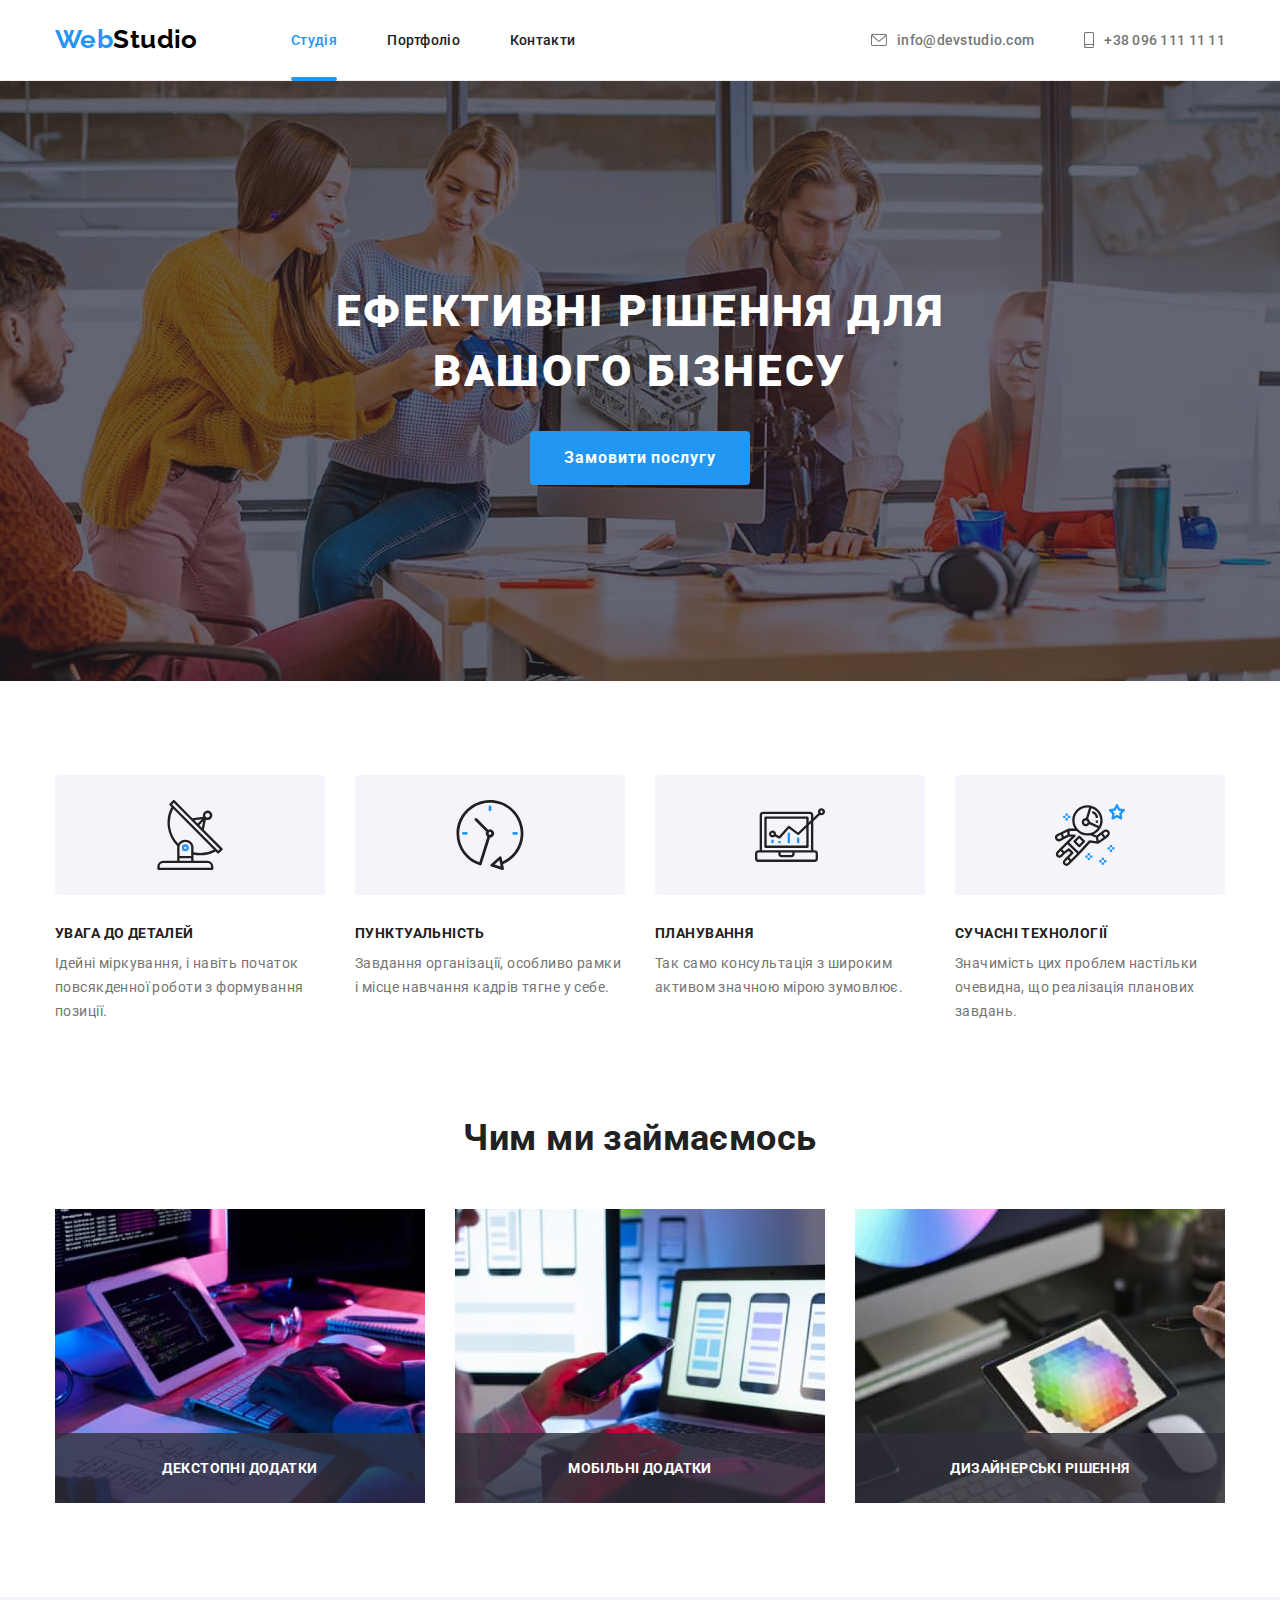
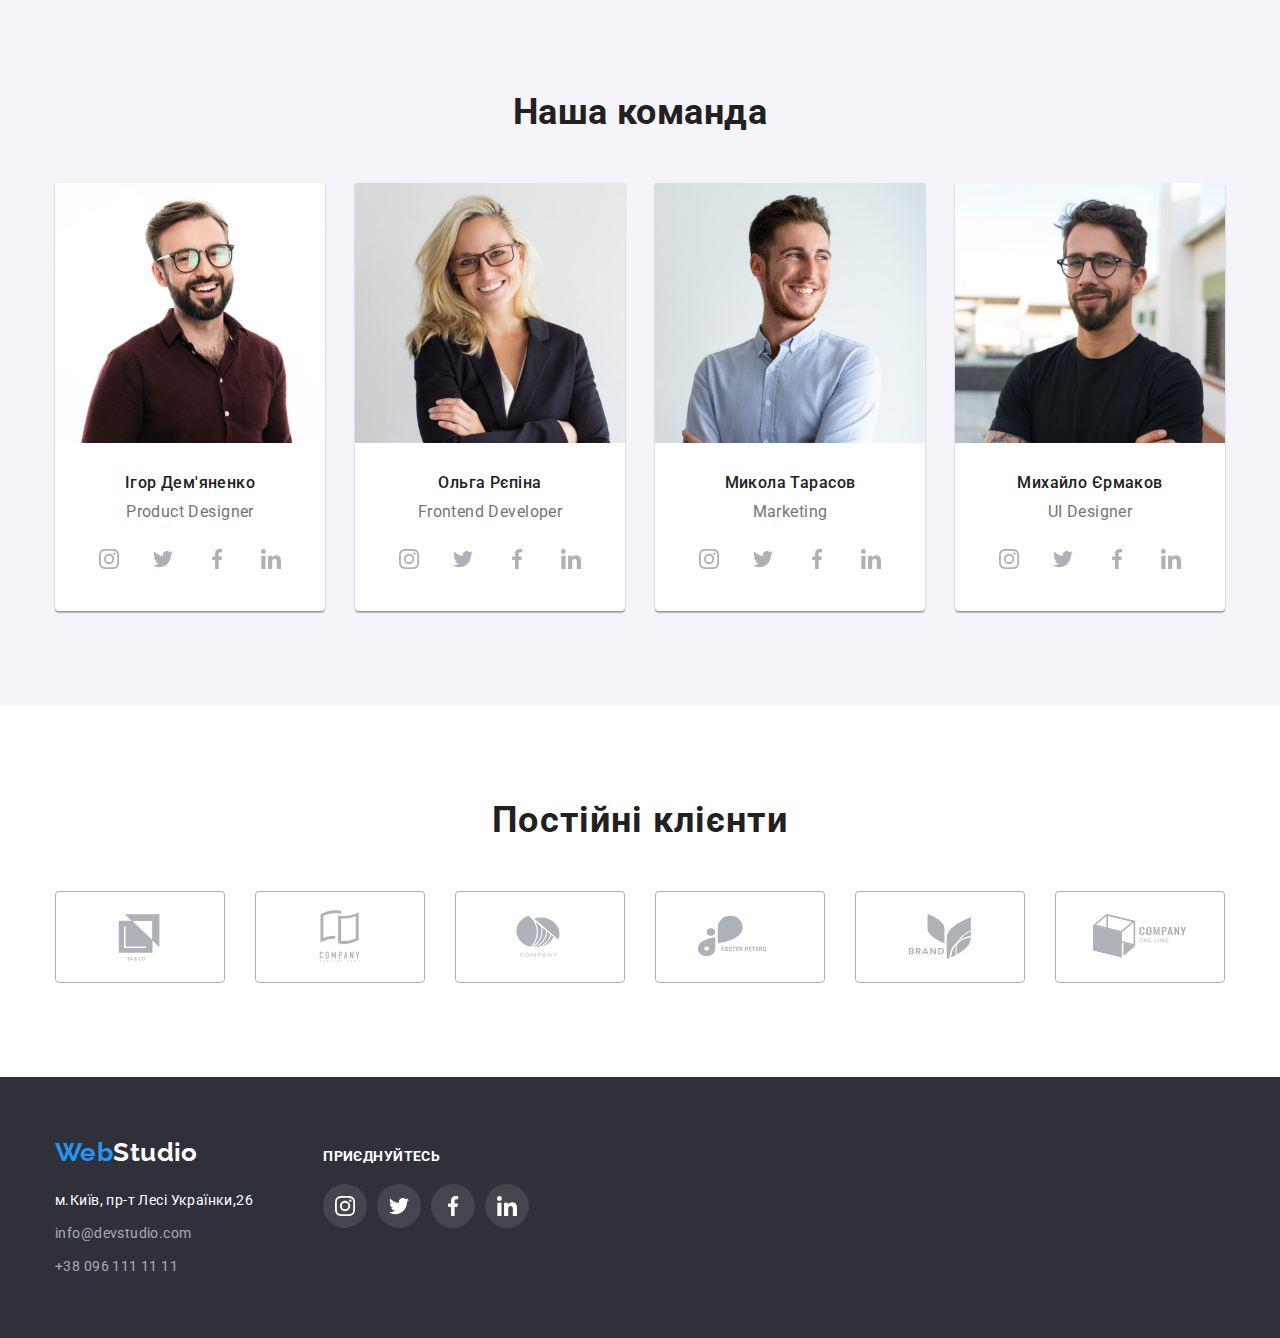
==== index.html @ 2d33e8d5 "modal" ====
<!DOCTYPE html>
<html lang="uk">
  <head>
    <meta charset="UTF-8" />
    <meta http-equiv="X-UA-Compatible" content="IE=edge" />
    <meta name="viewport" content="width=device-width, initial-scale=1.0" />
    <title>WebStudio</title>
    <link rel="stylesheet" href="./css/morden-normalize.css" />
    <link rel="stylesheet" href="./css/styles.css" />
    <link rel="preconnect" href="https://fonts.googleapis.com" />
    <link rel="preconnect" href="https://fonts.gstatic.com" crossorigin />
    <link
      href="https://fonts.googleapis.com/css2?family=Raleway:wght@700&family=Roboto:wght@400;500;700;900&display=swap"
      rel="stylesheet"
    />
  </head>
  <body>
    <header class="page-header">
      <div class="container main-nav">
        <nav class="nav">
          <a href="./index.html" lang="en" class="logo"
            ><span class="logo-web">Web</span
            ><span class="logo-studio">Studio</span></a
          >
          <ul class="site-nav list">
            <li>
              <a href="./index.html" class="link-current">Студія</a>
            </li>
            <li>
              <a href="./portfolio.html" class="link">Портфоліо</a>
            </li>
            <li>
              <a href="#" class="link">Контакти</a>
            </li>
          </ul>
        </nav>
        <ul class="contacts-info list">
          <li>
            <a href="mailto:info@devstudio.com"
              ><svg width="16" height="12">
                <use href="./images/icons.svg#letter"></use></svg
              >info@devstudio.com</a
            >
          </li>
          <li>
            <a href="tel:+380961111111">
              <svg width="10" height="16">
                <use href="./images/icons.svg#smartphone"></use></svg
              >+38 096 111 11 11</a
            >
          </li>
        </ul>
      </div>
    </header>
    <main>
      <section class="hero">
        <div class="container">
          <h1 class="hero-tittle">Ефективні рішення для вашого бізнесу</h1>
          <button type="button" class="main-button" data-modal-open>
            Замовити послугу
          </button>
        </div>
      </section>
      <section class="section">
        <div class="container">
          <ul class="flex-list list">
            <li class="item">
              <div class="section-card">
                <svg class="section-icon">
                  <use href="./images/icons.svg#antenna"></use>
                </svg>
              </div>
              <h3 class="section-tittle">Увага до деталей</h3>
              <p class="section-text">
                Ідейні міркування, і навіть початок повсякденної роботи з
                формування позиції.
              </p>
            </li>
            <li class="item">
              <div class="section-card">
                <svg class="section-icon">
                  <use href="./images/icons.svg#clock"></use>
                </svg>
              </div>
              <h3 class="section-tittle">Пунктуальність</h3>
              <p class="section-text">
                Завдання організації, особливо рамки і місце навчання кадрів
                тягне у себе.
              </p>
            </li>
            <li class="item">
              <div class="section-card">
                <svg class="section-icon">
                  <use href="./images/icons.svg#diagram"></use>
                </svg>
              </div>
              <h3 class="section-tittle">Планування</h3>
              <p class="section-text">
                Так само консультація з широким активом значною мірою зумовлює.
              </p>
            </li>
            <li class="item">
              <div class="section-card">
                <svg class="section-icon">
                  <use href="./images/icons.svg#astronaut"></use>
                </svg>
              </div>
              <h3 class="section-tittle">Сучасні технології</h3>
              <p class="section-text">
                Значимість цих проблем настільки очевидна, що реалізація
                планових завдань.
              </p>
            </li>
          </ul>
        </div>
      </section>
      <section class="section-photo">
        <div class="container">
          <h2 class="tittle-photo">Чим ми займаємось</h2>
          <ul class="flex-photo list">
            <li class="picture">
              <img
                class="flex-picture"
                src="./images/typingonlaptop.jpg"
                alt="набирають текст на ноутбуці"
                width="370"
              />
              <p class="picture-over picture-text">Декстопні додатки</p>
            </li>
            <li class="picture">
              <img
                class="flex-picture"
                src="./images/usingphone.jpg"
                alt="використовують телефон"
                width="370"
              />
              <p class="picture-over picture-text">Мобільні додатки</p>
            </li>
            <li class="picture">
              <img
                class="flex-picture"
                src="./images/usingipad.jpg"
                alt="використовують планшет"
                width="370"
              />
              <p class="picture-over picture-text">Дизайнерські рішення</p>
            </li>
          </ul>
        </div>
      </section>
      <section class="section-team">
        <div class="container">
          <h2 class="tittle-team">Наша команда</h2>
          <ul class="flex-team list">
            <li class="team-member">
              <img
                class="resume"
                src="./images/man1.jpg"
                alt="зображення Ігоря Дем'яненко"
                width="270"
              />
              <h3 class="team-name">Ігор Дем'яненко</h3>
              <p class="team-text">Product Designer</p>
              <ul class="team-link">
                <li>
                  <a class="team-items" href="#">
                    <svg width="20" height="20">
                      <use href="./images/icons.svg#instagram"></use>
                    </svg>
                  </a>
                </li>
                <li>
                  <a class="team-items" href="#">
                    <svg width="20" height="20">
                      <use href="./images/icons.svg#twitter"></use>
                    </svg>
                  </a>
                </li>
                <li>
                  <a class="team-items" href="#">
                    <svg width="20" height="20">
                      <use href="./images/icons.svg#facebook"></use>
                    </svg>
                  </a>
                </li>
                <li>
                  <a class="team-items" href="#">
                    <svg width="20" height="20">
                      <use href="./images/icons.svg#linkedin"></use>
                    </svg>
                  </a>
                </li>
              </ul>
            </li>
            <li class="team-member">
              <img
                class="resume"
                src="./images/woman2.jpg"
                alt="Зображення Ольги Рєпіной"
                width="270"
              />
              <h3 class="team-name">Ольга Рєпіна</h3>
              <p class="team-text">Frontend Developer</p>
              <ul class="team-link">
                <li>
                  <a class="team-items" href="#">
                    <svg width="20" height="20">
                      <use href="./images/icons.svg#instagram"></use>
                    </svg>
                  </a>
                </li>
                <li>
                  <a class="team-items" href="#">
                    <svg width="20" height="20">
                      <use href="./images/icons.svg#twitter"></use>
                    </svg>
                  </a>
                </li>
                <li>
                  <a class="team-items" href="#">
                    <svg width="20" height="20">
                      <use href="./images/icons.svg#facebook"></use>
                    </svg>
                  </a>
                </li>
                <li>
                  <a class="team-items" href="#">
                    <svg width="20" height="20">
                      <use href="./images/icons.svg#linkedin"></use>
                    </svg>
                  </a>
                </li>
              </ul>
            </li>
            <li class="team-member">
              <img
                class="resume"
                src="./images/man3.jpg"
                alt="Зображення Миколи Тарасова"
                width="270"
              />
              <h3 class="team-name">Микола Тарасов</h3>
              <p class="team-text">Marketing</p>

              <ul class="team-link">
                <li>
                  <a class="team-items" href="#">
                    <svg width="20" height="20">
                      <use href="./images/icons.svg#instagram"></use>
                    </svg>
                  </a>
                </li>
                <li>
                  <a class="team-items" href="#">
                    <svg width="20" height="20">
                      <use href="./images/icons.svg#twitter"></use>
                    </svg>
                  </a>
                </li>
                <li>
                  <a class="team-items" href="#">
                    <svg width="20" height="20">
                      <use href="./images/icons.svg#facebook"></use>
                    </svg>
                  </a>
                </li>
                <li>
                  <a class="team-items" href="#">
                    <svg width="20" height="20">
                      <use href="./images/icons.svg#linkedin"></use>
                    </svg>
                  </a>
                </li>
              </ul>
            </li>
            <li class="team-member">
              <img
                class="resume"
                src="./images/man4.jpg"
                alt="Зображення Михайла Єрмакова"
                width="270"
              />
              <h3 class="team-name">Михайло Єрмаков</h3>
              <p class="team-text">UI Designer</p>

              <ul class="team-link">
                <li>
                  <a class="team-items" href="#">
                    <svg width="20" height="20">
                      <use href="./images/icons.svg#instagram"></use>
                    </svg>
                  </a>
                </li>
                <li>
                  <a class="team-items" href="#">
                    <svg width="20" height="20">
                      <use href="./images/icons.svg#twitter"></use>
                    </svg>
                  </a>
                </li>
                <li>
                  <a class="team-items" href="#">
                    <svg width="20" height="20">
                      <use href="./images/icons.svg#facebook"></use>
                    </svg>
                  </a>
                </li>
                <li>
                  <a class="team-items" href="#">
                    <svg width="20" height="20">
                      <use href="./images/icons.svg#linkedin"></use>
                    </svg>
                  </a>
                </li>
              </ul>
            </li>
          </ul>
        </div>
      </section>
      <section class="section-link">
        <div class="container">
          <h2 class="tittle-clients">Постійні клієнти</h2>
          <ul class="clients-list list">
            <li class="clients-item">
              <a class="clients-link" href="#">
                <svg width="106" height="60">
                  <use href="./images/icons.svg#Logo1"></use>
                </svg>
              </a>
            </li>
            <li class="clients-item">
              <a class="clients-link" href="#">
                <svg width="106" height="60">
                  <use href="./images/icons.svg#Logo2"></use>
                </svg>
              </a>
            </li>
            <li class="clients-item">
              <a class="clients-link" href="#">
                <svg width="106" height="60">
                  <use href="./images/icons.svg#Logo-3"></use>
                </svg>
              </a>
            </li>
            <li class="clients-item">
              <a class="clients-link" href="#">
                <svg width="106" height="60">
                  <use href="./images/icons.svg#Logo4"></use>
                </svg>
              </a>
            </li>
            <li class="clients-item">
              <a class="clients-link" href="#">
                <svg width="106" height="60">
                  <use href="./images/icons.svg#Logo5"></use>
                </svg>
              </a>
            </li>
            <li class="clients-item">
              <a class="clients-link" href="#">
                <svg width="106" height="60">
                  <use href="./images/icons.svg#Logo6"></use>
                </svg>
              </a>
            </li>
          </ul>
        </div>
      </section>
    </main>
    <footer class="page-footer">
      <div class="footer-container container">
        <div class="container-one">
          <a href="./index.html" lang="en" class="logo-footer"
            ><span class="logo-web">Web</span
            ><span class="footer-logo-studio">Studio</span></a
          >
          <address class="contact-footer">
            <ul class="footer-list list">
              <li>
                <a
                  class="address"
                  href="https://goo.gl/maps/CPtrU1FHBa2aNyZL9"
                  target="_blank"
                  rel="noopener noreferrer nofollow"
                  >м.Київ, пр-т Лесі Українки,26</a
                >
              </li>
              <li>
                <a href="mailto:info@devstudio.com">info@devstudio.com</a>
              </li>
              <li>
                <a href="tel:+380961111111">+38 096 111 11 11</a>
              </li>
            </ul>
          </address>
        </div>
        <div class="container-two">
          <p class="footer-tittle">Приєднуйтесь</p>
          <ul class="footer-link list">
            <li>
              <a class="social-items" href="#">
                <svg width="20" height="20">
                  <use href="./images/icons.svg#instagram"></use>
                </svg>
              </a>
            </li>
            <li>
              <a class="social-items" href="#">
                <svg width="20" height="20">
                  <use href="./images/icons.svg#twitter"></use>
                </svg>
              </a>
            </li>
            <li>
              <a class="social-items" href="#">
                <svg width="20" height="20">
                  <use href="./images/icons.svg#facebook"></use>
                </svg>
              </a>
            </li>
            <li>
              <a class="social-items" href="#">
                <svg width="20" height="20">
                  <use href="./images/icons.svg#linkedin"></use>
                </svg>
              </a>
            </li>
          </ul>
        </div>
      </div>
    </footer>
    <div class="backdrop is-hidden" data-modal>
      <div class="modal">
        <button type="button" class="close-buttom" data-modal-close>
          <svg class="close-icon" width="18" height="18">
            <use href="./images/modalicons.svg#close-black-18dp-2-1"></use>
          </svg>
        </button>
        <h2 class="modal-tittle">Залиште свої дані, ми вам передзвонимо</h2>
        <form class="form" name="contact-form">
          <label class="form-label" for="name">Ім'я</label>
          <div class="form-control">
            <input class="form-input" type="text" name="name" id="name" />
            <svg class="form-icon" width="18" height="18">
              <use href="./images/modalicons.svg#person"></use>
            </svg>
          </div>
          <label class="form-label" for="tel">Телефон</label>
          <div class="form-control">
            <input class="form-input" type="tel" name="tel" id="tel" />
            <svg class="form-icon" width="18" height="18">
              <use href="./images/modalicons.svg#phone"></use>
            </svg>
          </div>
          <label class="form-label" for="mail">Пошта</label>
          <div class="form-control">
            <input class="form-input" type="email" name="mail" id="mail" />
            <svg class="form-icon" width="18" height="18">
              <use href="./images/modalicons.svg#email"></use>
            </svg>
          </div>
          <label class="form-label" for="comment">Коментар</label>
          <textarea
            class="form-comment"
            name="comment"
            id="comment"
            placeholder="Введіть текст"
          ></textarea>
          <div class="label">
            <input
              class="checkbox-input visually-hidden"
              id="terms-checkbox"
              type="checkbox"
              name="terms-checkbox"
            />
            <label class="checkbox-label" for="terms-checkbox"
              >Погоджуюся з розсилкою та приймаю
              <a class="form-link" href="#"> Умови договору</a></label
            >
          </div>
        </form>
        <button class="form-button" type="submit">Відправити</button>
      </div>
    </div>
    <script src="./js/modal.js"></script>
  </body>
</html>
---- css/styles.css ----
:root {
  --primery-text-color: #757575;
  --tittle-text-color: #212121;
  --accent-color: #2196f3;
}
body {
  color: var(--primery-text-color);
  background-color: #ffffff;
  font-family: Roboto;
  font-size: 14px;
  letter-spacing: 0.03em;
}
ul {
  list-style: none;
}
.list {
  padding: 0;
  margin: 0;
}
p,
h1,
h2,
h3 {
  margin: 0;
  padding: 0;
}
.visually-hidden {
  position: absolute;
  white-space: nowrap;
  width: 1px;
  height: 1px;
  overflow: hidden;
  border: 0;
  padding: 0;
  clip: rect(0 0 0 0);
  clip-path: inset(50%);
  margin: -1px;
}
.page-header {
  border-bottom: 1px solid #ececec;
}
.main-nav {
  display: flex;
  align-items: center;
}
.nav {
  display: flex;
}
.logo {
  font-family: "Raleway";
  color: black;
  font-weight: 700;
  font-size: 26px;
  line-height: 31px;
  text-decoration: none;
  padding: 24px 0;
}
.logo-web {
  color: #2196f3;
}
.site-nav {
  display: flex;
  margin-left: 93px;
  gap: 50px;
}

.site-nav .link {
  display: block;
  padding-top: 32px;
  padding-bottom: 32px;
  color: #212121;
  font-size: 14px;
  line-height: 16px;
  letter-spacing: 0.02em;
  text-decoration: none;
  font-weight: 500;

  transition: color 250ms cubic-bezier(0.4, 0, 0.2, 1);
}
.site-nav .link:hover,
.site-nav .link:focus {
  color: var(--accent-color);
}
.site-nav .link-current {
  display: block;
  padding-top: 32px;
  padding-bottom: 32px;
  color: var(--accent-color);
  text-decoration: none;
  font-weight: 500;
  position: relative;
}
.link-current::after {
  content: "";
  width: 100%;
  height: 4px;
  position: absolute;
  left: 0;
  bottom: -1px;
  background-color: var(--accent-color);
  border-radius: 2px;
}

.contacts-info {
  display: flex;
  margin-left: auto;
  gap: 50px;
}

.contacts-info a {
  display: flex;
  gap: 10px;
  align-items: center;
  padding-top: 32px;
  padding-bottom: 32px;
  color: var(--primery-text-color);
  fill: var(--primery-text-color);
  font-size: 14px;
  line-height: 16px;
  letter-spacing: 0.02em;
  text-decoration: none;
  font-weight: 500;

  transition: color 250ms cubic-bezier(0.4, 0, 0.2, 1),
    fill 250ms cubic-bezier(0.4, 0, 0.2, 1);
}
.contacts-info a:hover,
.contacts-info a:focus {
  color: var(--accent-color);
  fill: var(--accent-color);
}
/*hero-tittle*/
.hero {
  background-color: #2f303a;
  text-align: center;
  padding-top: 200px;
  padding-bottom: 200px;
  background-image: linear-gradient(
      to right,
      rgba(47, 48, 58, 0.4),
      rgba(47, 48, 58, 0.4)
    ),
    url(../images/section-tittle.jpg);
  height: 600px;
  max-width: 1600px;
  margin-left: auto;
  margin-right: auto;
  background-size: cover;
  background-repeat: no-repeat;
  background-position: center;
}
.hero-tittle {
  letter-spacing: 0.06em;
  text-transform: uppercase;
  color: #ffffff;
  font-weight: 900;
  font-size: 44px;
  line-height: 60px;
  width: 696px;
  margin: 0 auto 30px;
}
/*button*/
.main-button {
  border-radius: 4px;
  padding: 10px 32px;
  min-width: 216px;
  color: #ffffff;
  background-color: #2196f3;
  border-color: transparent;
  cursor: pointer;
  font-weight: 700;
  font-size: 16px;
  line-height: 30px;
  letter-spacing: 0.06em;
  text-align: center;
}
.section {
  padding-top: 94px;
  padding-bottom: 94px;
}
.flex-list {
  display: flex;
}
.flex-list .item {
  width: 270px;
  margin-right: 30px;
}
.flex-list .item:nth-child(4n) {
  margin-right: 0;
}
.section-card {
  display: flex;
  background-color: #f5f4fa;
  height: 120px;
  justify-content: center;
  align-items: center;
  margin-bottom: 30px;
  border-radius: 4px;
}
.section-icon {
  width: 70px;
  height: 70px;
}
.flex-photo {
  display: flex;
  justify-content: center;
}
.flex-picture {
  display: block;
  max-width: 100%;
  height: auto;
}
.picture-over {
  position: absolute;
  bottom: 0;
  right: 0;
  width: 370px;
  height: 70px;
  background: rgba(47, 48, 58, 0.8);
}
.picture-text {
  display: flex;
  justify-content: center;
  align-items: center;
  font-style: normal;
  font-weight: 700;
  line-height: 16px;
  text-transform: uppercase;
  color: #ffffff;
}
.picture {
  margin-right: 30px;
  position: relative;
}
.picture:nth-child(3n) {
  margin-right: 0;
}
.flex-team {
  display: flex;
}
.team-member {
  background-color: #ffffff;
  width: 270px;
  margin-right: 30px;
  box-shadow: 0px 1px 3px rgba(0, 0, 0, 0.12), 0px 1px 1px rgba(0, 0, 0, 0.14),
    0px 2px 1px rgba(0, 0, 0, 0.2);
  border-radius: 0px 0px 4px 4px;
}
.team-member:nth-child(4n) {
  margin-right: 0;
}
.resume {
  display: block;
  max-width: 100%;
  height: auto;
}

/*section-tittle*/
.section-tittle {
  color: var(--tittle-text-color);
  font-weight: 700;
  font-size: 14px;
  line-height: 16px;
  text-transform: uppercase;
  margin-top: 0;
  margin-bottom: 10px;
}
.section-text {
  font-size: 14px;
  line-height: 24px;
  margin-top: 0;
  margin-bottom: 0;
}
.section-photo {
  padding-bottom: 94px;
}

.tittle-photo {
  color: var(--tittle-text-color);
  font-weight: 700;
  font-size: 36px;
  line-height: 42px;
  margin-top: 0;
  margin-bottom: 50px;
  text-align: center;
}
.section-team {
  background-color: #f5f4fa;
  padding-top: 94px;
  padding-bottom: 94px;
}
.tittle-team {
  color: var(--tittle-text-color);
  font-weight: 700;
  font-size: 36px;
  line-height: 42px;
  margin-top: 0;
  margin-bottom: 50px;
  text-align: center;
}
.team-name {
  color: var(--tittle-text-color);
  font-weight: 500;
  font-size: 16px;
  line-height: 19px;
  margin-top: 0;
  margin-bottom: 10px;
  text-align: center;
  padding-top: 30px;
}
.team-text {
  font-weight: 400;
  font-size: 16px;
  line-height: 19px;
  margin-top: 0;
  margin-bottom: 16px;
  text-align: center;
}
.team-link {
  display: flex;
  align-items: center;
  gap: 10px;
  padding-bottom: 30px;
  padding-left: 0;
  justify-content: center;
}
.team-items {
  width: 44px;
  height: 44px;
  fill: #afb1b8;
  background-color: #ffffff;
  display: flex;
  align-items: center;
  justify-content: center;
  border-radius: 50%;

  transition: background-color 250ms cubic-bezier(0.4, 0, 0.2, 1),
    fill 250ms cubic-bezier(0.4, 0, 0.2, 1);
}
.team-items:hover,
.team-items:focus {
  fill: #ffffff;
  background-color: var(--accent-color);
}
.section-link {
  background-color: #ffffff;
  padding-top: 94px;
  padding-bottom: 94px;
}
.tittle-clients {
  font-weight: 700;
  font-size: 36px;
  line-height: 42px;
  text-align: center;
  letter-spacing: 0.03em;
  color: #212121;
  margin-bottom: 50px;
}
.clients-list {
  display: flex;
  gap: 30px;
}
.clients-item {
  width: 170px;
  height: 92px;
}
.clients-link {
  display: flex;
  align-items: center;
  justify-content: center;
  width: 100%;
  height: 100%;
  fill: #afb1b8;
  border: 1px solid #afb1b8;
  border-radius: 4px;
  transition: border-color 250ms cubic-bezier(0.4, 0, 0.2, 1),
    fill 250ms cubic-bezier(0.4, 0, 0.2, 1);
}
.clients-link:hover,
.clients-link:focus {
  fill: var(--accent-color);
  border-color: var(--accent-color);
}

.portfolio-tittle {
  display: none;
}
.button {
  color: #212121;
  background-color: #f5f4fa;
  border-color: transparent;
  cursor: pointer;
  font-weight: 500;
  font-size: 16px;
  line-height: 26px;
  border-radius: 4px;
  padding: 6px 22px;
  min-width: 73px;
  text-align: center;
  transition: background-color 250ms cubic-bezier(0.4, 0, 0.2, 1),
    color 250ms cubic-bezier(0.4, 0, 0.2, 1),
    box-shadow 250ms cubic-bezier(0.4, 0, 0.2, 1);
}
.button:hover,
.button:focus {
  color: white;
  background-color: #2196f3;
  box-shadow: 0px 3px 1px rgba(0, 0, 0, 0.1), 0px 1px 2px rgba(0, 0, 0, 0.08),
    0px 2px 2px rgba(0, 0, 0, 0.12);
}
.option-tittle {
  color: var(--tittle-text-color);
  font-weight: 700;
  font-size: 18px;
  line-height: 36px;
  margin-bottom: 4px;
}
.option-text {
  font-weight: 400;
  font-size: 16px;
  line-height: 30px;
}
.page-footer {
  background-color: #2f303a;
  color: rgba(255, 255, 255, 0.6);
  padding-top: 60px;
  padding-bottom: 60px;
}
.footer-logo-studio {
  color: #ffffff;
  font-weight: 700;
  font-size: 26px;
  line-height: 31px;
}
.logo-footer {
  display: inline-block;
  margin-bottom: 20px;
  font-family: "Raleway";
  color: black;
  font-weight: 700;
  font-size: 26px;
  line-height: 31px;
  text-decoration: none;
}
.contact-footer a {
  color: rgba(255, 255, 255, 0.6);
  font-size: 14px;
  line-height: 24px;
  text-decoration: none;
  font-style: normal;
  transition: color 250ms cubic-bezier(0.4, 0, 0.2, 1);
}
.contact-footer a:hover,
.contact-footer a:focus {
  color: var(--accent-color);
}
.contact-footer .address {
  color: #ffffff;
}
.footer-list {
  display: flex;
  flex-direction: column;
  gap: 9px;
}
.footer-tittle {
  color: #ffffff;
  text-transform: uppercase;
  margin-bottom: 20px;
  font-weight: 700;
  font-size: 14px;
  line-height: 16px;
  letter-spacing: 0.03em;
}
.footer-link {
  display: flex;
  align-items: center;
  gap: 10px;
}
.social-items {
  width: 44px;
  height: 44px;
  fill: #ffffff;
  background-color: rgba(255, 255, 255, 0.1);
  display: flex;
  align-items: center;
  justify-content: center;
  border-radius: 50%;
  transition: background-color 250ms cubic-bezier(0.4, 0, 0.2, 1);
}
.social-items:hover,
.social-items:focus {
  background-color: var(--accent-color);
}

.footer-container {
  display: flex;
  align-items: baseline;
}
.container-two {
  margin-left: 70px;
}
.container {
  margin-left: auto;
  margin-right: auto;
  width: 1200px;
  padding-left: 15px;
  padding-right: 15px;
}
.flex-button {
  display: flex;
  justify-content: center;
  margin-bottom: 50px;
  gap: 8px;
}

.flex-container {
  display: flex;
  flex-wrap: wrap;
}
.element {
  width: 370px;
  margin-right: 30px;
  margin-bottom: 30px;
}
.element-overlay {
  position: relative;
  overflow: hidden;
}
.element-discribtion {
  position: absolute;
  font-style: normal;
  top: 0;
  left: 0;
  width: 100%;
  height: 100%;
  font-weight: 400;
  font-size: 18px;
  line-height: 28px;
  background-color: rgba(33, 150, 243, 0.9);
  color: #ffffff;
  padding: 63px 24px;
  transform: translateY(101%);
  transition: transform 250ms cubic-bezier(0.4, 0, 0.2, 1);
}
.element-link:hover .element-discribtion {
  transform: translateY(0);
}

.element-link {
  display: block;
  text-decoration: none;
  color: #757575;
  transition: box-shadow 250ms cubic-bezier(0.4, 0, 0.2, 1);
}
.element-link:hover,
.element-link:focus {
  box-shadow: 0px 1px 1px rgba(0, 0, 0, 0.12), 0px 4px 4px rgba(0, 0, 0, 0.06),
    1px 4px 6px rgba(0, 0, 0, 0.16);
}

.element:nth-child(3n) {
  margin-right: 0;
}
.element:nth-last-child(-n + 3) {
  margin-bottom: 0;
}
.portf-item {
  padding: 20px 24px;
  border: 1px solid #eeeeee;
  border-top: none;
}
.element-img {
  display: block;
  max-width: 100%;
  height: auto;
}
/*Modal*/
.backdrop {
  position: fixed;
  left: 0;
  top: 0;
  width: 100%;
  height: 100%;
  background: rgba(0, 0, 0, 0.2);
  opacity: 1;
  transition: opacity 250ms cubic-bezier(0.4, 0, 0.2, 1),
    visibility 250ms cubic-bezier(0.4, 0, 0.2, 1);
}
.backdrop.is-hidden {
  visibility: hidden;
  opacity: 0;
  pointer-events: none;
}
.backdrop.is-hidden .modal {
  transform: translate(-50%, -50%) scale(1);
}
.modal {
  position: absolute;
  left: 50%;
  top: 50%;
  transform: translate(-50%, -50%);
  width: 528px;
  padding: 40px;
  background-color: #ffffff;
  box-shadow: 0px 1px 3px rgba(0, 0, 0, 0.12), 0px 1px 1px rgba(0, 0, 0, 0.14),
    0px 2px 1px rgba(0, 0, 0, 0.2);
  border-radius: 4px;
}
.close-buttom {
  position: absolute;
  width: 30px;
  height: 30px;
  right: 8px;
  top: 8px;
  background-color: #ffffff;
  border: 1px solid rgba(0, 0, 0, 0.1);
  border-radius: 50%;
  cursor: pointer;
}
.close-icon {
  display: flex;
  align-items: center;
  justify-content: center;
}
/*form*/
.modal-tittle {
  font-weight: 700;
  font-size: 20px;
  line-height: 23px;
  text-align: center;
  letter-spacing: 0.03em;
  color: var(--tittle-text-color);
  margin-bottom: 12px;
}
.form-label {
  display: block;
  font-size: 12px;
  line-height: 1.5;
  letter-spacing: 0.01em;
  font-weight: 400;
  margin-bottom: 4px;
}
.form-control {
  position: relative;
  margin-bottom: 10px;
}

.form-input {
  width: 100%;
  padding: 12px 12px 12px 42px;
  border: 1px solid rgba(33, 33, 33, 0.2);
  border-radius: 4px;
  outline: none;
}
.form-input:focus {
  border-color: var(--accent-color);
}
.form-input:focus + .form-icon {
  fill: var(--accent-color);
  border-color: var(--accent-color);
}
.form-icon {
  position: absolute;
  left: 12px;
  top: 50%;
  transform: translateY(-50%);
}
.form-comment {
  width: 100%;
  height: 120px;
  resize: none;
  border: 1px solid rgba(33, 33, 33, 0.2);
  border-radius: 4px;
  padding: 12px 16px;
  outline: none;
  margin-bottom: 10px;
}
.form-comment:focus {
  border-color: var(--accent-color);
}
.checkbox-input {
  appearance: none;
}
.label {
  display: flex;
  justify-content: center;
  align-items: center;
  margin-bottom: 30px;
}
.checkbox-label {
  position: relative;
  padding-left: 28px;
}
.checkbox-label::before {
  position: absolute;
  top: 0;
  left: 0;
  width: 16px;
  height: 15px;
  border: 2px solid #212121;
  border-radius: 2px;
  content: "";
}
.checkbox-label::after {
  position: absolute;
  top: 0;
  left: 0;
  width: 16px;
  height: 15px;
  border: 2px solid #212121;
  fill: #ffffff;
  border-radius: 2px;
  content: "";
  opacity: 0;
  background-image: url(../images/icons.svg#icon-check);
}
.checkbox-input:checked + .checkbox-label::after {
  opacity: 1;
  border-color: transparent;
  background-size: contain;
  background-origin: border-box;
}
.form-button {
  display: flex;
  color: white;
  background-color: var(--accent-color);
  border-color: transparent;
  margin: 0 auto;
  align-items: center;
  justify-content: center;
  cursor: pointer;
  font-weight: 700;
  font-size: 16px;
  line-height: 30px;
  border-radius: 4px;
  min-width: 200px;
  padding: 10px 52px;
  text-align: center;
  box-shadow: 0px 4px 4px rgba(0, 0, 0, 0.15);
  transition: background-color 250ms cubic-bezier(0.4, 0, 0.2, 1),
    color 250ms cubic-bezier(0.4, 0, 0.2, 1),
    box-shadow 250ms cubic-bezier(0.4, 0, 0.2, 1);
}
.form-link {
  color: var(--accent-color);
}
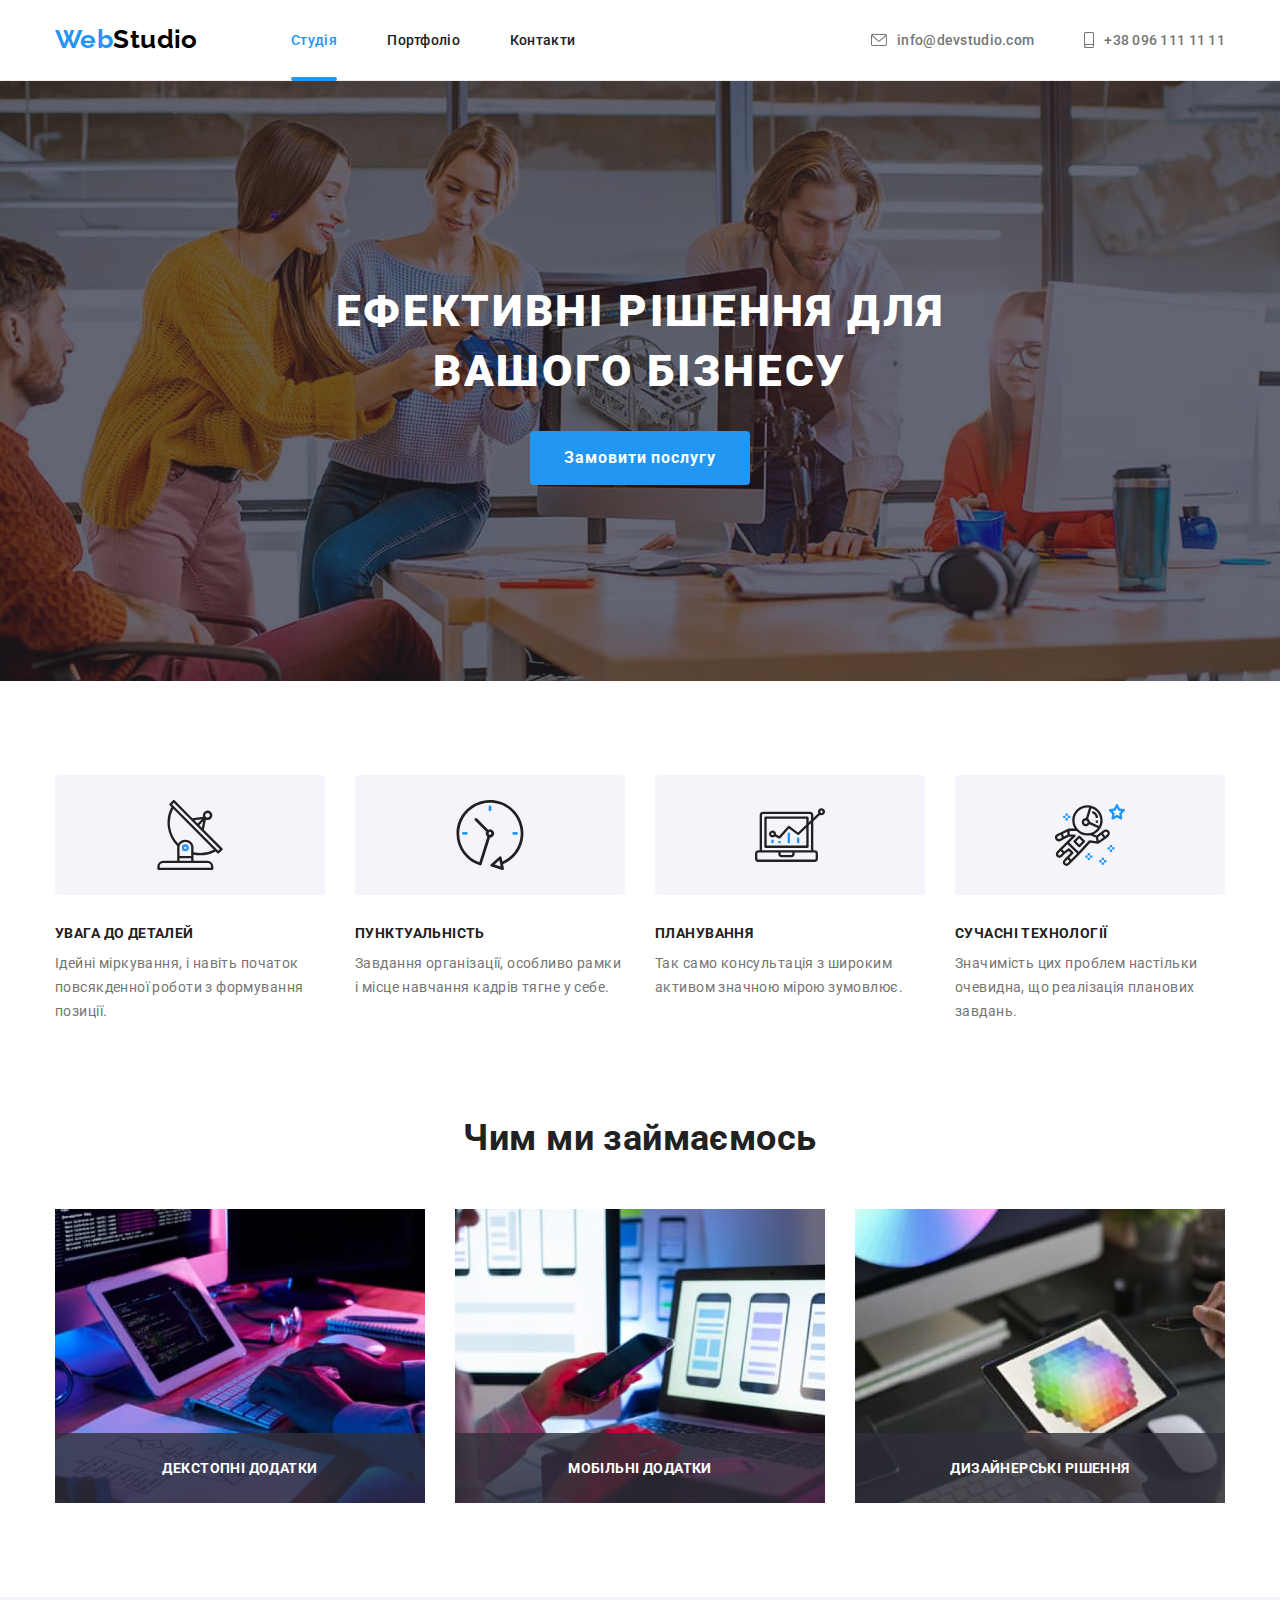
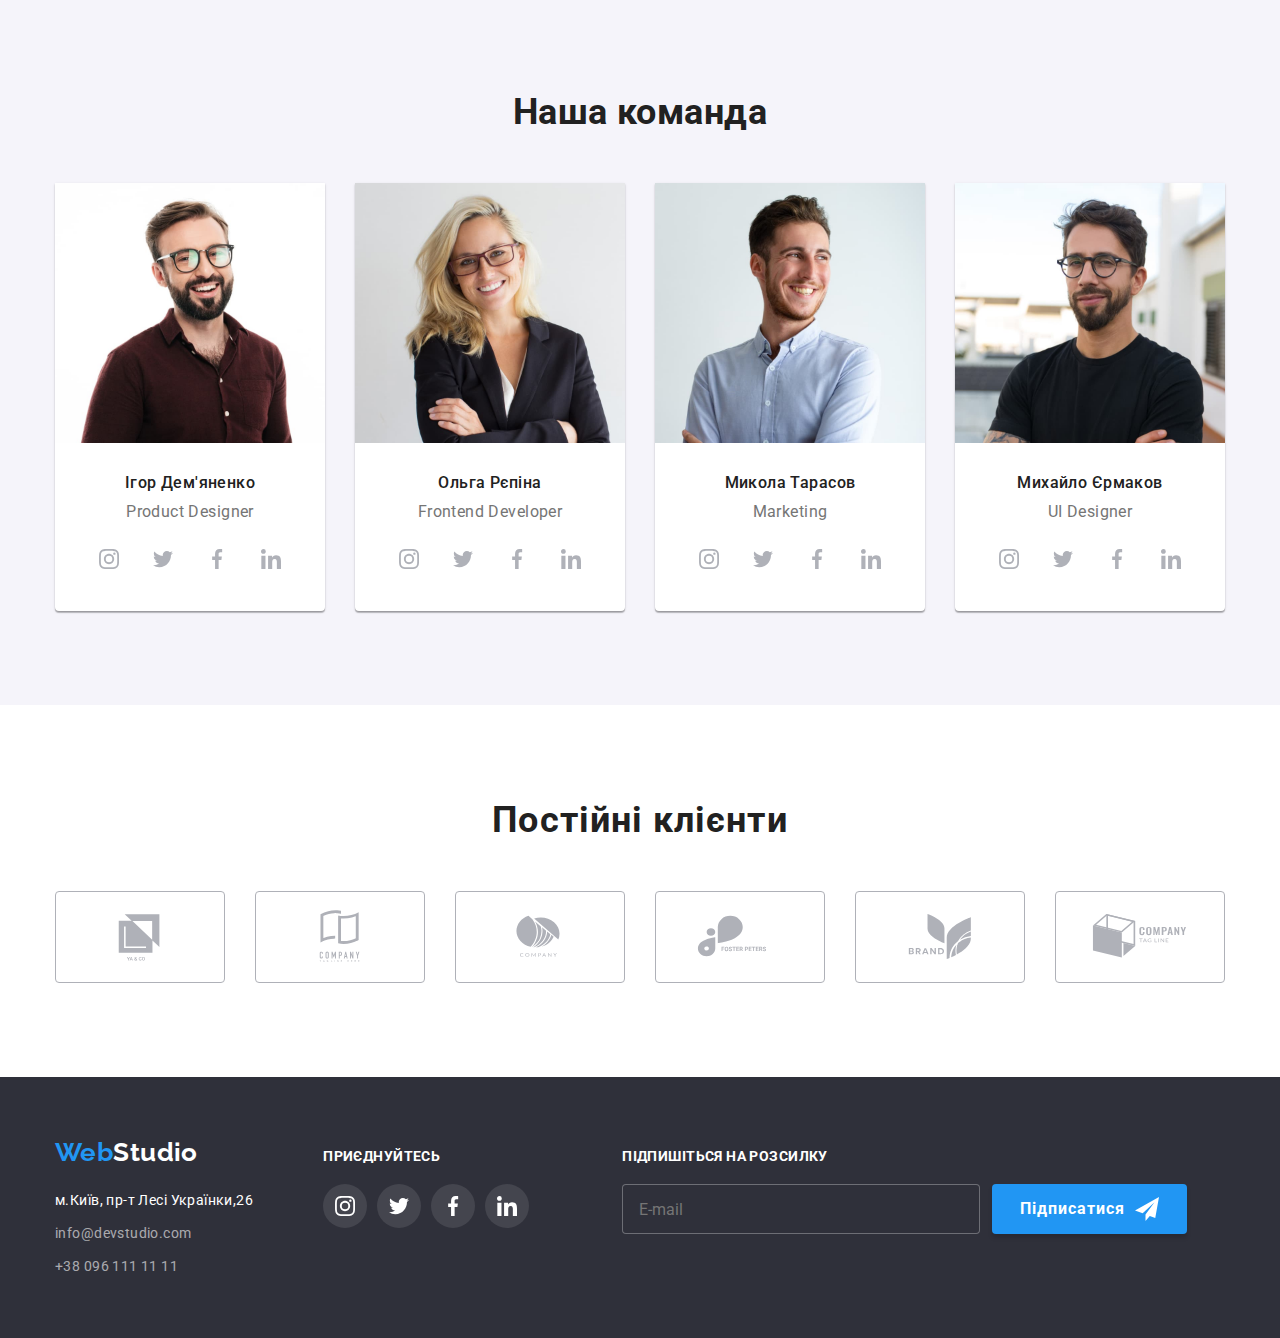
==== commit e7d6545f: "add footer" ====
--- a/index.html
+++ b/index.html
@@ -426,6 +426,26 @@
               </a>
             </li>
           </ul>
+        </div>
+        <div class="container-three">
+          <form>
+            <p class="footer-label" for="mail">Підпишіться на розсилку</p>
+            <div class="footer-input">
+              <input
+                class="input-btn"
+                type="email"
+                name="mail"
+                id="mail"
+                placeholder="E-mail"
+              />
+              <button class="btn-sub" type="submit">
+                Підписатися
+                <svg class="button-icon" width="24" height="24">
+                  <use href="./images/icons.svg#icon-send"></use>
+                </svg>
+              </button>
+            </div>
+          </form>
         </div>
       </div>
     </footer>
@@ -466,20 +486,25 @@
             id="comment"
             placeholder="Введіть текст"
           ></textarea>
-          <div class="label">
+          <div class="checkbox-field">
             <input
-              class="checkbox-input visually-hidden"
-              id="terms-checkbox"
+              class="checkbox-input"
               type="checkbox"
-              name="terms-checkbox"
+              name="checkbox"
+              id="checkbox"
             />
-            <label class="checkbox-label" for="terms-checkbox"
-              >Погоджуюся з розсилкою та приймаю
-              <a class="form-link" href="#"> Умови договору</a></label
-            >
+            <span class="checkbox-border">
+              <svg class="checkbox-icon" width="16" height="15">
+                <use href="./images/icons.svg#icon-check"></use>
+              </svg>
+            </span>
+            <label class="checkbox-label" for="checkbox">
+              Погоджуюся з розсилкою та приймаю
+              <a class="form-link" href="#">Умови договору</a>
+            </label>
           </div>
+          <button class="form-button" type="submit">Відправити</button>
         </form>
-        <button class="form-button" type="submit">Відправити</button>
       </div>
     </div>
     <script src="./js/modal.js"></script>
--- a/css/styles.css
+++ b/css/styles.css
@@ -24,18 +24,7 @@
   margin: 0;
   padding: 0;
 }
-.visually-hidden {
-  position: absolute;
-  white-space: nowrap;
-  width: 1px;
-  height: 1px;
-  overflow: hidden;
-  border: 0;
-  padding: 0;
-  clip: rect(0 0 0 0);
-  clip-path: inset(50%);
-  margin: -1px;
-}
+
 .page-header {
   border-bottom: 1px solid #ececec;
 }
@@ -499,6 +488,57 @@
 .container-two {
   margin-left: 70px;
 }
+/*Footer-mail*/
+.container-three {
+  display: flex;
+  margin-left: 93px;
+}
+.footer-label {
+  color: #ffffff;
+  text-transform: uppercase;
+  margin-bottom: 20px;
+  font-weight: 700;
+  font-size: 14px;
+  line-height: 16px;
+  letter-spacing: 0.03em;
+}
+.footer-input {
+  display: flex;
+}
+.input-btn {
+  margin-left: auto;
+  margin-right: 12px;
+  font-size: 16px;
+  line-height: 1.2;
+  background-color: rgba(47, 48, 58, 1);
+  color: rgba(255, 255, 255, 0.6);
+  padding-left: 16px;
+  width: 358px;
+  height: 50px;
+  border: 1px solid rgba(255, 255, 255, 0.3);
+  border-radius: 4px;
+  outline: none;
+  transition: border-color var(--accent-color);
+}
+.btn-sub {
+  padding: 10px 28px;
+  color: #ffffff;
+  background-color: #2196f3;
+  border: #2196f3;
+  box-shadow: 0px 4px 4px rgba(0, 0, 0, 0.15);
+  border-radius: 4px;
+  display: flex;
+  align-items: center;
+  text-align: center;
+  letter-spacing: 0.06em;
+  font-weight: 700;
+  font-size: 16px;
+  line-height: 1.8;
+}
+.button-icon {
+  fill: #ffffff;
+  margin-left: 10px;
+}
 .container {
   margin-left: auto;
   margin-right: auto;
@@ -678,47 +718,65 @@
 .form-comment:focus {
   border-color: var(--accent-color);
 }
+
+/*Checkbox*/
+.checkbox-field {
+  position: relative;
+  display: flex;
+  align-items: center;
+  justify-content: center;
+  margin-bottom: 30px;
+}
+
 .checkbox-input {
   appearance: none;
-}
-.label {
-  display: flex;
-  justify-content: center;
-  align-items: center;
-  margin-bottom: 30px;
-}
-.checkbox-label {
-  position: relative;
-  padding-left: 28px;
-}
-.checkbox-label::before {
-  position: absolute;
-  top: 0;
-  left: 0;
+  -webkit-appearance: none;
+  -moz-appearance: none;
   width: 16px;
   height: 15px;
-  border: 2px solid #212121;
-  border-radius: 2px;
-  content: "";
-}
-.checkbox-label::after {
+  display: flex;
+  align-items: center;
+  justify-content: center;
+}
+
+.checkbox-border {
   position: absolute;
-  top: 0;
-  left: 0;
+  top: 50%;
+  left: 20px;
+  transform: translateY(-50%);
+  display: flex;
+  align-items: center;
+  justify-content: center;
   width: 16px;
   height: 15px;
-  border: 2px solid #212121;
+  border: 2px solid rgba(33, 33, 33, 1);
+  border-radius: 2px;
+  background-color: #ffffff;
+  background-origin: border-box;
   fill: #ffffff;
-  border-radius: 2px;
-  content: "";
-  opacity: 0;
-  background-image: url(../images/icons.svg#icon-check);
-}
-.checkbox-input:checked + .checkbox-label::after {
-  opacity: 1;
-  border-color: transparent;
-  background-size: contain;
-  background-origin: border-box;
+  z-index: -1;
+  transition: background-color 250ms cubic-bezier(0.4, 0, 0.2, 1),
+    fill-opacity 250ms cubic-bezier(0.4, 0, 0.2, 1);
+}
+
+.checkbox-input:checked + .checkbox-border {
+  border: var(--accent-color);
+  background-color: var(--accent-color);
+}
+.checkbox-label {
+  display: block;
+  margin-left: 7px;
+  font-size: 14px;
+  line-height: 1.71;
+  letter-spacing: 0.03em;
+  color: var(--primary-text-color);
+  cursor: pointer;
+}
+.form-link {
+  color: var(--accent-color);
+  font-size: 14px;
+  line-height: 1.71;
+  letter-spacing: 0.03em;
 }
 .form-button {
   display: flex;
@@ -741,6 +799,3 @@
     color 250ms cubic-bezier(0.4, 0, 0.2, 1),
     box-shadow 250ms cubic-bezier(0.4, 0, 0.2, 1);
 }
-.form-link {
-  color: var(--accent-color);
-}
